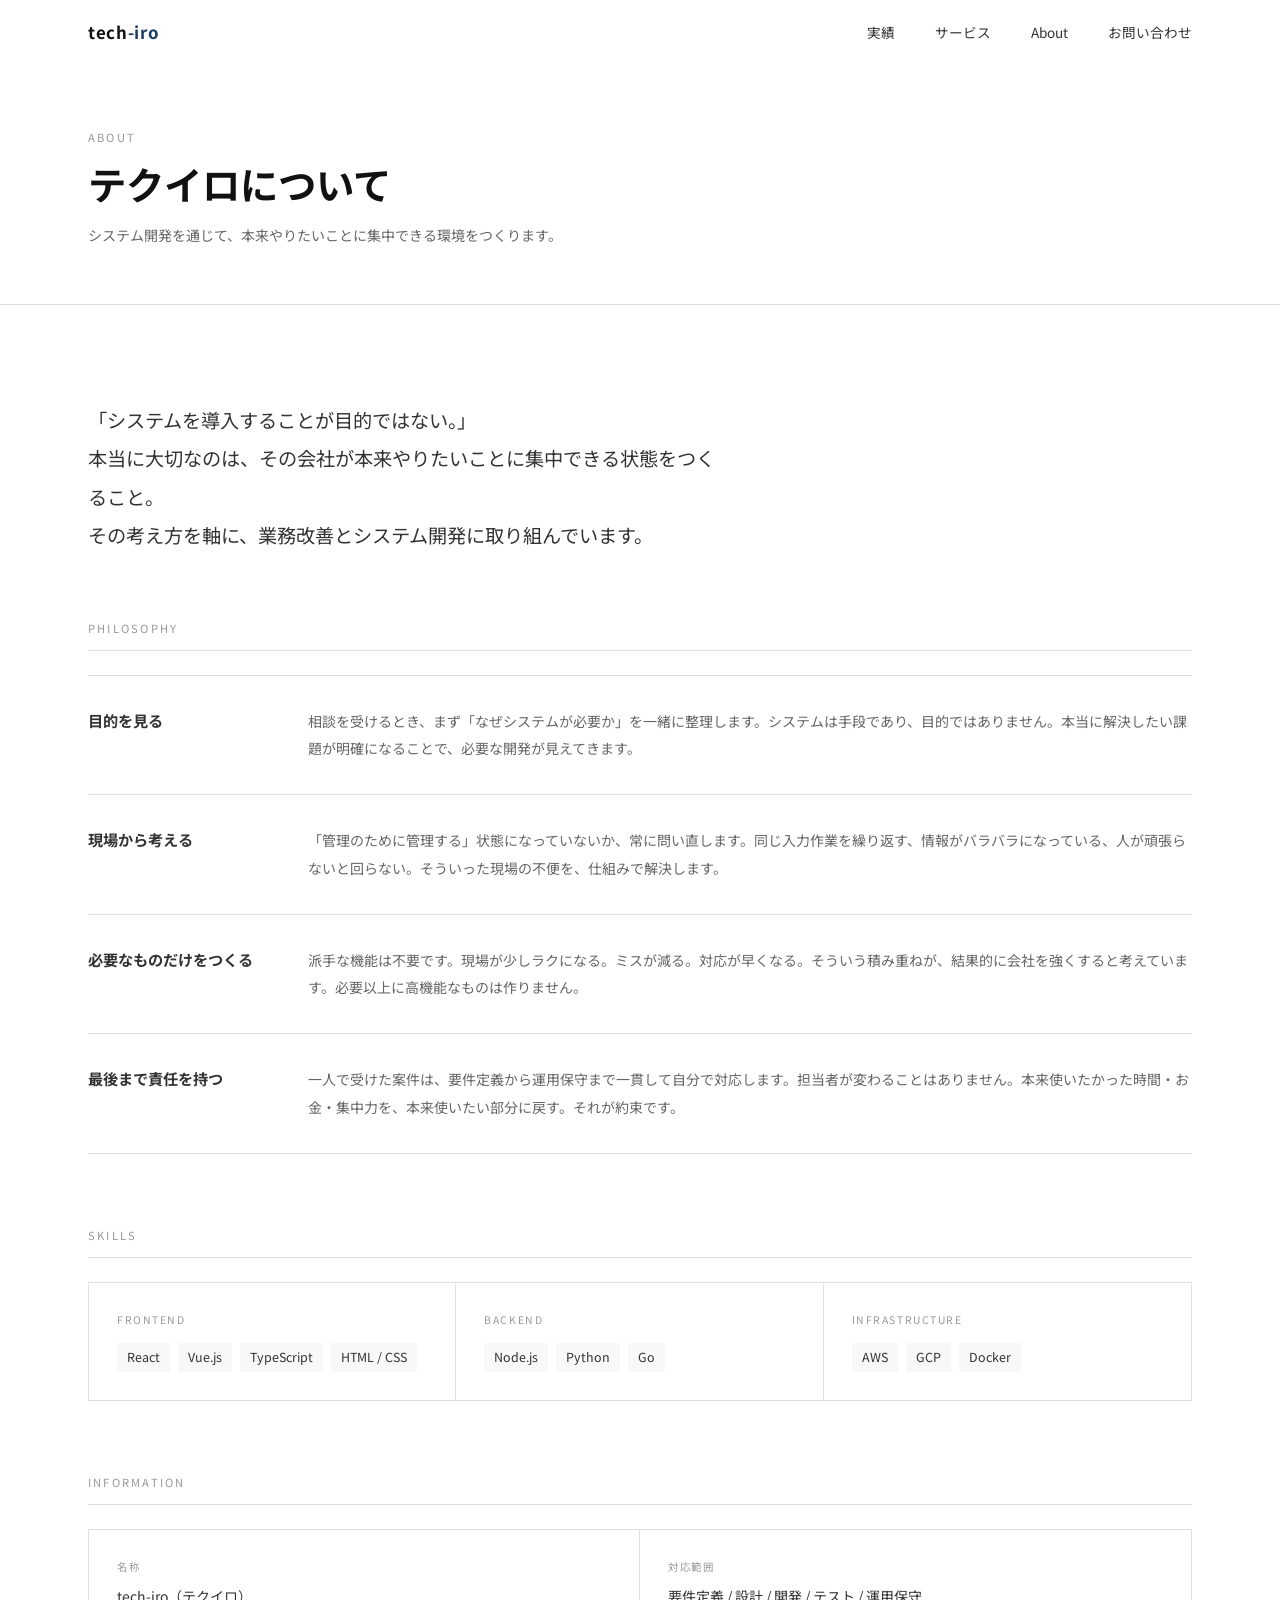
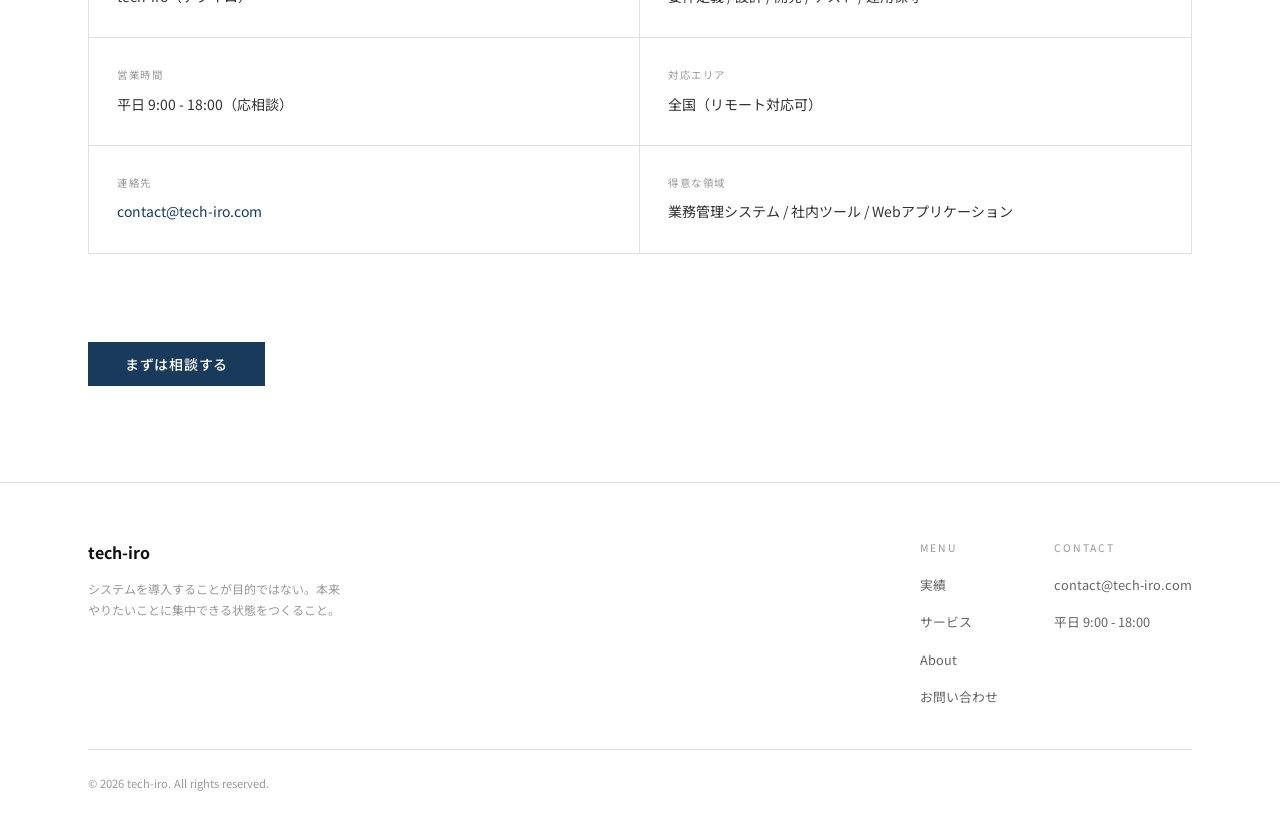
==== about.html @ 2e4494d7 "Add complete tech-iro corporate website 4-page static HTML/CSS/JS site implementing the full design " ====
<!DOCTYPE html>
<html lang="ja">
<head>
  <meta charset="UTF-8">
  <meta name="viewport" content="width=device-width, initial-scale=1.0">
  <title>About | テクイロ</title>
  <meta name="description" content="テクイロについて。システム導入が目的ではない。本来やりたいことに集中できる状態をつくること。そのために必要なものを、必要な形でつくります。">
  <link rel="preconnect" href="https://fonts.googleapis.com">
  <link rel="preconnect" href="https://fonts.gstatic.com" crossorigin>
  <link href="https://fonts.googleapis.com/css2?family=Noto+Sans+JP:wght@400;500;700&display=swap" rel="stylesheet">
  <link rel="stylesheet" href="css/style.css">
</head>
<body>

  <!-- Header -->
  <header class="header" id="header">
    <div class="header-inner">
      <a href="index.html" class="logo">tech<span class="accent">-iro</span></a>
      <nav aria-label="メインメニュー">
        <ul class="nav-list">
          <li><a href="works.html">実績</a></li>
          <li><a href="index.html#services">サービス</a></li>
          <li><a href="about.html">About</a></li>
          <li><a href="contact.html">お問い合わせ</a></li>
        </ul>
      </nav>
      <button class="hamburger" aria-label="メニューを開く" aria-expanded="false">
        <span></span>
        <span></span>
        <span></span>
      </button>
    </div>
  </header>

  <nav class="mobile-nav" aria-label="モバイルメニュー">
    <ul class="mobile-nav-list">
      <li><a href="works.html">実績</a></li>
      <li><a href="index.html#services">サービス</a></li>
      <li><a href="about.html">About</a></li>
      <li><a href="contact.html">お問い合わせ</a></li>
    </ul>
  </nav>

  <main>

    <!-- Page Hero -->
    <div class="page-hero">
      <div class="container">
        <p class="page-hero-label">About</p>
        <h1 class="page-hero-title">テクイロについて</h1>
        <p class="page-hero-sub">システム開発を通じて、本来やりたいことに集中できる環境をつくります。</p>
      </div>
    </div>

    <!-- About Content -->
    <section class="section">
      <div class="container">

        <p class="about-lead">
          「システムを導入することが目的ではない。」<br>
          本当に大切なのは、その会社が本来やりたいことに集中できる状態をつくること。<br>
          その考え方を軸に、業務改善とシステム開発に取り組んでいます。
        </p>

        <!-- Philosophy -->
        <div class="about-block">
          <p class="about-block-title">Philosophy</p>
          <div class="philosophy-list">

            <div class="philosophy-item">
              <p class="philosophy-item-title">目的を見る</p>
              <p class="philosophy-item-desc">
                相談を受けるとき、まず「なぜシステムが必要か」を一緒に整理します。システムは手段であり、目的ではありません。本当に解決したい課題が明確になることで、必要な開発が見えてきます。
              </p>
            </div>

            <div class="philosophy-item">
              <p class="philosophy-item-title">現場から考える</p>
              <p class="philosophy-item-desc">
                「管理のために管理する」状態になっていないか、常に問い直します。同じ入力作業を繰り返す、情報がバラバラになっている、人が頑張らないと回らない。そういった現場の不便を、仕組みで解決します。
              </p>
            </div>

            <div class="philosophy-item">
              <p class="philosophy-item-title">必要なものだけをつくる</p>
              <p class="philosophy-item-desc">
                派手な機能は不要です。現場が少しラクになる。ミスが減る。対応が早くなる。そういう積み重ねが、結果的に会社を強くすると考えています。必要以上に高機能なものは作りません。
              </p>
            </div>

            <div class="philosophy-item">
              <p class="philosophy-item-title">最後まで責任を持つ</p>
              <p class="philosophy-item-desc">
                一人で受けた案件は、要件定義から運用保守まで一貫して自分で対応します。担当者が変わることはありません。本来使いたかった時間・お金・集中力を、本来使いたい部分に戻す。それが約束です。
              </p>
            </div>

          </div>
        </div>

        <!-- Skills -->
        <div class="about-block">
          <p class="about-block-title">Skills</p>
          <div class="skills-grid">

            <div class="skill-item">
              <p class="skill-category">Frontend</p>
              <div class="skill-tags">
                <span class="skill-tag">React</span>
                <span class="skill-tag">Vue.js</span>
                <span class="skill-tag">TypeScript</span>
                <span class="skill-tag">HTML / CSS</span>
              </div>
            </div>

            <div class="skill-item">
              <p class="skill-category">Backend</p>
              <div class="skill-tags">
                <span class="skill-tag">Node.js</span>
                <span class="skill-tag">Python</span>
                <span class="skill-tag">Go</span>
              </div>
            </div>

            <div class="skill-item">
              <p class="skill-category">Infrastructure</p>
              <div class="skill-tags">
                <span class="skill-tag">AWS</span>
                <span class="skill-tag">GCP</span>
                <span class="skill-tag">Docker</span>
              </div>
            </div>

          </div>
        </div>

        <!-- Info -->
        <div class="about-block">
          <p class="about-block-title">Information</p>
          <div class="info-grid">

            <div class="info-item">
              <p class="info-item-label">名称</p>
              <p class="info-item-value">tech-iro（テクイロ）</p>
            </div>

            <div class="info-item">
              <p class="info-item-label">対応範囲</p>
              <p class="info-item-value">要件定義 / 設計 / 開発 / テスト / 運用保守</p>
            </div>

            <div class="info-item">
              <p class="info-item-label">営業時間</p>
              <p class="info-item-value">平日 9:00 - 18:00（応相談）</p>
            </div>

            <div class="info-item">
              <p class="info-item-label">対応エリア</p>
              <p class="info-item-value">全国（リモート対応可）</p>
            </div>

            <div class="info-item">
              <p class="info-item-label">連絡先</p>
              <p class="info-item-value"><a href="mailto:contact@tech-iro.com" style="color: var(--accent);">contact@tech-iro.com</a></p>
            </div>

            <div class="info-item">
              <p class="info-item-label">得意な領域</p>
              <p class="info-item-value">業務管理システム / 社内ツール / Webアプリケーション</p>
            </div>

          </div>
        </div>

        <!-- CTA -->
        <div style="padding-top: 16px;">
          <a href="contact.html" class="btn">まずは相談する</a>
        </div>

      </div>
    </section>

  </main>

  <!-- Footer -->
  <footer class="footer">
    <div class="container">
      <div class="footer-inner">
        <div>
          <p class="footer-logo">tech-iro</p>
          <p class="footer-tagline">システムを導入することが目的ではない。本来やりたいことに集中できる状態をつくること。</p>
        </div>
        <div class="footer-nav">
          <div class="footer-nav-col">
            <p class="footer-nav-col-title">Menu</p>
            <ul class="footer-nav-list">
              <li><a href="works.html">実績</a></li>
              <li><a href="index.html#services">サービス</a></li>
              <li><a href="about.html">About</a></li>
              <li><a href="contact.html">お問い合わせ</a></li>
            </ul>
          </div>
          <div class="footer-nav-col">
            <p class="footer-nav-col-title">Contact</p>
            <ul class="footer-nav-list">
              <li><a href="mailto:contact@tech-iro.com">contact@tech-iro.com</a></li>
              <li><span style="font-size: 0.8rem; color: var(--mid-gray);">平日 9:00 - 18:00</span></li>
            </ul>
          </div>
        </div>
      </div>
      <div class="footer-bottom">
        <p>© 2026 tech-iro. All rights reserved.</p>
      </div>
    </div>
  </footer>

  <script src="js/main.js"></script>
</body>
</html>
---- css/style.css ----
/* ===== VARIABLES ===== */
:root {
  --black: #111111;
  --dark-gray: #333333;
  --mid-gray: #666666;
  --light-gray: #999999;
  --border-color: #e0e0e0;
  --bg-subtle: #f8f8f8;
  --white: #ffffff;
  --accent: #1a3a5c;

  --max-width: 1200px;
  --gutter: 48px;
  --section-y: 96px;
}

/* ===== RESET ===== */
*, *::before, *::after {
  box-sizing: border-box;
  margin: 0;
  padding: 0;
}

html {
  scroll-behavior: smooth;
  font-size: 16px;
}

body {
  font-family: 'Noto Sans JP', 'Hiragino Sans', 'Yu Gothic', 'Meiryo', sans-serif;
  color: var(--black);
  background: var(--white);
  line-height: 1.7;
  -webkit-font-smoothing: antialiased;
}

img {
  max-width: 100%;
  height: auto;
  display: block;
}

a {
  color: inherit;
  text-decoration: none;
}

ul { list-style: none; }

/* ===== UTILITIES ===== */
.container {
  max-width: var(--max-width);
  margin: 0 auto;
  padding: 0 var(--gutter);
}

.section {
  padding: var(--section-y) 0;
}

.section-label {
  font-size: 0.7rem;
  letter-spacing: 0.2em;
  text-transform: uppercase;
  color: var(--light-gray);
  margin-bottom: 8px;
}

.section-title {
  font-size: 1.75rem;
  font-weight: 700;
  color: var(--dark-gray);
  margin-bottom: 40px;
  line-height: 1.4;
}

.divider {
  width: 36px;
  height: 2px;
  background: var(--accent);
  margin-bottom: 48px;
}

/* ===== BUTTON ===== */
.btn {
  display: inline-block;
  padding: 14px 36px;
  border: 1.5px solid var(--accent);
  background: var(--accent);
  color: var(--white);
  font-family: inherit;
  font-size: 0.875rem;
  font-weight: 500;
  letter-spacing: 0.05em;
  cursor: pointer;
  transition: background 0.22s, color 0.22s;
  line-height: 1;
}

.btn:hover {
  background: transparent;
  color: var(--accent);
}

.btn-outline {
  background: transparent;
  color: var(--accent);
}

.btn-outline:hover {
  background: var(--accent);
  color: var(--white);
}

/* ===== HEADER ===== */
.header {
  position: fixed;
  top: 0;
  left: 0;
  right: 0;
  z-index: 100;
  background: rgba(255, 255, 255, 0.97);
  border-bottom: 1px solid transparent;
  transition: border-color 0.3s;
}

.header.scrolled {
  border-bottom-color: var(--border-color);
}

.header-inner {
  display: flex;
  align-items: center;
  justify-content: space-between;
  height: 64px;
  max-width: var(--max-width);
  margin: 0 auto;
  padding: 0 var(--gutter);
}

.logo {
  font-size: 1.05rem;
  font-weight: 700;
  letter-spacing: 0.04em;
  color: var(--black);
}

.logo .accent { color: var(--accent); }

.nav-list {
  display: flex;
  gap: 40px;
}

.nav-list a {
  font-size: 0.85rem;
  color: var(--dark-gray);
  transition: color 0.2s;
}

.nav-list a:hover { color: var(--accent); }

.hamburger {
  display: none;
  flex-direction: column;
  gap: 5px;
  cursor: pointer;
  padding: 4px;
  background: none;
  border: none;
}

.hamburger span {
  display: block;
  width: 22px;
  height: 2px;
  background: var(--black);
  transition: all 0.25s;
}

/* ===== MOBILE NAV ===== */
.mobile-nav {
  display: none;
  position: fixed;
  top: 64px;
  left: 0;
  right: 0;
  background: var(--white);
  border-bottom: 1px solid var(--border-color);
  padding: 24px var(--gutter);
  z-index: 99;
}

.mobile-nav.open { display: block; }

.mobile-nav-list {
  display: flex;
  flex-direction: column;
  gap: 20px;
}

.mobile-nav-list a {
  font-size: 0.95rem;
  color: var(--dark-gray);
}

/* ===== HERO ===== */
.hero {
  min-height: 65vh;
  display: flex;
  align-items: center;
  padding-top: 64px;
  background: var(--white);
}

.hero-inner {
  max-width: var(--max-width);
  margin: 0 auto;
  padding: 80px var(--gutter);
}

.hero-eyebrow {
  font-size: 0.7rem;
  letter-spacing: 0.25em;
  text-transform: uppercase;
  color: var(--light-gray);
  margin-bottom: 28px;
}

.hero-title {
  font-size: clamp(1.8rem, 4vw, 3.2rem);
  font-weight: 700;
  color: var(--black);
  line-height: 1.45;
  margin-bottom: 24px;
  max-width: 720px;
}

.hero-subtitle {
  font-size: clamp(0.95rem, 1.8vw, 1.15rem);
  color: var(--dark-gray);
  line-height: 1.9;
  max-width: 580px;
  margin-bottom: 48px;
}

/* ===== WORKS PREVIEW ===== */
.works-grid {
  display: grid;
  grid-template-columns: repeat(2, 1fr);
  gap: 20px;
  margin-bottom: 40px;
}

.work-card {
  border: 1px solid var(--border-color);
  padding: 28px;
  background: var(--white);
  transition: box-shadow 0.22s;
}

.work-card:hover {
  box-shadow: 0 4px 24px rgba(0, 0, 0, 0.07);
}

.work-card-title {
  font-size: 0.95rem;
  font-weight: 700;
  color: var(--dark-gray);
  margin-bottom: 18px;
  line-height: 1.6;
}

.work-card-label {
  font-size: 0.65rem;
  letter-spacing: 0.12em;
  text-transform: uppercase;
  color: var(--light-gray);
  margin-bottom: 8px;
}

.work-card-list {
  font-size: 0.82rem;
  color: var(--mid-gray);
  line-height: 1.8;
  display: flex;
  flex-direction: column;
  gap: 2px;
}

.work-card-list li::before {
  content: "• ";
  color: var(--border-color);
}

.work-card-results {
  margin-top: 16px;
  padding-top: 16px;
  border-top: 1px solid var(--bg-subtle);
}

.work-card-result-list {
  font-size: 0.82rem;
  color: var(--dark-gray);
  line-height: 1.8;
  display: flex;
  flex-direction: column;
  gap: 2px;
}

.work-card-result-list li::before {
  content: "✓ ";
  color: var(--accent);
  font-weight: 700;
}

.works-cta {
  text-align: center;
  padding-top: 8px;
}

/* ===== SERVICES ===== */
.services-list {
  display: flex;
  flex-direction: column;
}

.service-item {
  padding: 40px 0;
  border-bottom: 1px solid var(--border-color);
}

.service-item:first-child {
  border-top: 1px solid var(--border-color);
}

.service-title {
  font-size: 1rem;
  font-weight: 700;
  color: var(--dark-gray);
  margin-bottom: 12px;
}

.service-desc {
  font-size: 0.875rem;
  color: var(--mid-gray);
  line-height: 1.95;
  max-width: 640px;
}

/* ===== STRENGTHS ===== */
.strengths-grid {
  display: grid;
  grid-template-columns: 1fr 1fr;
  border: 1px solid var(--border-color);
}

.strength-item {
  padding: 40px;
  border-right: 1px solid var(--border-color);
  border-bottom: 1px solid var(--border-color);
}

.strength-item:nth-child(2n) { border-right: none; }
.strength-item:nth-child(3),
.strength-item:nth-child(4) { border-bottom: none; }

.strength-title {
  font-size: 1rem;
  font-weight: 700;
  color: var(--dark-gray);
  margin-bottom: 12px;
}

.strength-desc {
  font-size: 0.875rem;
  color: var(--mid-gray);
  line-height: 1.95;
}

/* ===== PROFILE ===== */
.profile-section {
  background: var(--bg-subtle);
}

.profile-inner {
  display: grid;
  grid-template-columns: 220px 1fr;
  gap: 80px;
  align-items: start;
}

.profile-name {
  font-size: 1.1rem;
  font-weight: 700;
  color: var(--dark-gray);
  margin-top: 8px;
  margin-bottom: 4px;
}

.profile-role {
  font-size: 0.75rem;
  color: var(--light-gray);
  letter-spacing: 0.05em;
}

.profile-row {
  display: flex;
  gap: 32px;
  align-items: flex-start;
  margin-bottom: 24px;
}

.profile-row-label {
  font-size: 0.72rem;
  color: var(--light-gray);
  letter-spacing: 0.1em;
  text-transform: uppercase;
  white-space: nowrap;
  padding-top: 2px;
  min-width: 72px;
}

.profile-row-value {
  font-size: 0.875rem;
  color: var(--dark-gray);
  line-height: 1.85;
}

/* ===== FOOTER ===== */
.footer {
  background: var(--white);
  border-top: 1px solid var(--border-color);
  padding: 56px 0 40px;
}

.footer-inner {
  display: flex;
  justify-content: space-between;
  align-items: flex-start;
  gap: 48px;
  margin-bottom: 40px;
}

.footer-logo {
  font-size: 1rem;
  font-weight: 700;
  color: var(--black);
  margin-bottom: 12px;
}

.footer-tagline {
  font-size: 0.75rem;
  color: var(--light-gray);
  max-width: 260px;
  line-height: 1.8;
}

.footer-nav {
  display: flex;
  gap: 56px;
}

.footer-nav-col-title {
  font-size: 0.65rem;
  letter-spacing: 0.18em;
  text-transform: uppercase;
  color: var(--light-gray);
  margin-bottom: 14px;
}

.footer-nav-list {
  display: flex;
  flex-direction: column;
  gap: 10px;
}

.footer-nav-list a {
  font-size: 0.8rem;
  color: var(--mid-gray);
  transition: color 0.2s;
}

.footer-nav-list a:hover { color: var(--accent); }

.footer-bottom {
  padding-top: 24px;
  border-top: 1px solid var(--border-color);
  font-size: 0.7rem;
  color: var(--light-gray);
}

/* ===== PAGE HERO (inner pages) ===== */
.page-hero {
  padding: 128px 0 56px;
  background: var(--white);
  border-bottom: 1px solid var(--border-color);
}

.page-hero-label {
  font-size: 0.7rem;
  letter-spacing: 0.2em;
  text-transform: uppercase;
  color: var(--light-gray);
  margin-bottom: 10px;
}

.page-hero-title {
  font-size: clamp(1.6rem, 3vw, 2.4rem);
  font-weight: 700;
  color: var(--black);
  margin-bottom: 12px;
  line-height: 1.4;
}

.page-hero-sub {
  font-size: 0.875rem;
  color: var(--mid-gray);
  line-height: 1.8;
}

/* ===== WORKS PAGE ===== */
.works-full-grid {
  display: grid;
  grid-template-columns: 1fr 1fr;
  gap: 20px;
}

.work-full-card {
  border: 1px solid var(--border-color);
  padding: 36px;
  background: var(--white);
  transition: box-shadow 0.22s;
}

.work-full-card:hover {
  box-shadow: 0 4px 24px rgba(0, 0, 0, 0.07);
}

.work-full-title {
  font-size: 1.05rem;
  font-weight: 700;
  color: var(--dark-gray);
  padding-bottom: 18px;
  margin-bottom: 20px;
  border-bottom: 1px solid var(--border-color);
  line-height: 1.5;
}

.work-section-label {
  font-size: 0.65rem;
  letter-spacing: 0.12em;
  text-transform: uppercase;
  color: var(--light-gray);
  margin-bottom: 10px;
  margin-top: 20px;
}

.work-section-label:first-child { margin-top: 0; }

.work-bullet-list {
  font-size: 0.82rem;
  color: var(--mid-gray);
  line-height: 1.85;
  display: flex;
  flex-direction: column;
  gap: 2px;
}

.work-bullet-list li {
  padding-left: 14px;
  position: relative;
}

.work-bullet-list li::before {
  content: "•";
  position: absolute;
  left: 0;
  color: var(--border-color);
}

.work-result-list {
  font-size: 0.82rem;
  color: var(--dark-gray);
  line-height: 1.85;
  display: flex;
  flex-direction: column;
  gap: 2px;
}

.work-result-list li {
  padding-left: 20px;
  position: relative;
}

.work-result-list li::before {
  content: "✓";
  position: absolute;
  left: 0;
  color: var(--accent);
  font-weight: 700;
}

/* ===== ABOUT PAGE ===== */
.about-lead {
  font-size: clamp(1rem, 1.8vw, 1.2rem);
  color: var(--dark-gray);
  line-height: 2;
  max-width: 640px;
  margin-bottom: 64px;
}

.about-block {
  margin-bottom: 72px;
}

.about-block-title {
  font-size: 0.7rem;
  letter-spacing: 0.2em;
  text-transform: uppercase;
  color: var(--light-gray);
  margin-bottom: 24px;
  padding-bottom: 12px;
  border-bottom: 1px solid var(--border-color);
}

.philosophy-list {
  display: flex;
  flex-direction: column;
  gap: 0;
}

.philosophy-item {
  padding: 32px 0;
  border-bottom: 1px solid var(--border-color);
  display: grid;
  grid-template-columns: 180px 1fr;
  gap: 40px;
}

.philosophy-item:first-child {
  border-top: 1px solid var(--border-color);
}

.philosophy-item-title {
  font-size: 0.95rem;
  font-weight: 700;
  color: var(--dark-gray);
}

.philosophy-item-desc {
  font-size: 0.875rem;
  color: var(--mid-gray);
  line-height: 1.95;
}

.skills-grid {
  display: grid;
  grid-template-columns: repeat(3, 1fr);
  border: 1px solid var(--border-color);
}

.skill-item {
  padding: 28px;
  border-right: 1px solid var(--border-color);
}

.skill-item:last-child { border-right: none; }

.skill-category {
  font-size: 0.65rem;
  letter-spacing: 0.15em;
  text-transform: uppercase;
  color: var(--light-gray);
  margin-bottom: 14px;
}

.skill-tags {
  display: flex;
  flex-wrap: wrap;
  gap: 8px;
}

.skill-tag {
  font-size: 0.78rem;
  color: var(--dark-gray);
  background: var(--bg-subtle);
  padding: 4px 10px;
}

.info-grid {
  display: grid;
  grid-template-columns: repeat(2, 1fr);
  border: 1px solid var(--border-color);
}

.info-item {
  padding: 28px;
  border-right: 1px solid var(--border-color);
  border-bottom: 1px solid var(--border-color);
}

.info-item:nth-child(2n) { border-right: none; }

.info-item:nth-last-child(-n+2) { border-bottom: none; }

.info-item-label {
  font-size: 0.65rem;
  letter-spacing: 0.15em;
  text-transform: uppercase;
  color: var(--light-gray);
  margin-bottom: 8px;
}

.info-item-value {
  font-size: 0.875rem;
  color: var(--dark-gray);
  line-height: 1.8;
}

/* ===== CONTACT PAGE ===== */
.contact-layout {
  display: grid;
  grid-template-columns: 1fr 320px;
  gap: 80px;
  align-items: start;
}

.contact-intro {
  margin-bottom: 48px;
}

.contact-intro-title {
  font-size: 1.3rem;
  font-weight: 700;
  color: var(--dark-gray);
  margin-bottom: 14px;
  line-height: 1.5;
}

.contact-intro-text {
  font-size: 0.875rem;
  color: var(--mid-gray);
  line-height: 1.95;
}

.form-group {
  margin-bottom: 28px;
}

.form-label {
  display: block;
  font-size: 0.78rem;
  color: var(--dark-gray);
  font-weight: 500;
  margin-bottom: 8px;
}

.form-label .required {
  color: var(--accent);
  font-size: 0.7rem;
  margin-left: 4px;
}

.form-input,
.form-textarea,
.form-select {
  width: 100%;
  padding: 12px 14px;
  border: 1px solid var(--border-color);
  background: var(--white);
  font-family: inherit;
  font-size: 0.875rem;
  color: var(--black);
  outline: none;
  transition: border-color 0.2s;
  border-radius: 0;
  -webkit-appearance: none;
  appearance: none;
}

.form-input:focus,
.form-textarea:focus,
.form-select:focus {
  border-color: var(--accent);
}

.form-textarea {
  min-height: 180px;
  resize: vertical;
  line-height: 1.7;
}

.form-submit {
  width: 100%;
  padding: 16px;
  font-size: 0.9rem;
  cursor: pointer;
}

.contact-sidebar {}

.contact-sidebar-title {
  font-size: 0.65rem;
  letter-spacing: 0.18em;
  text-transform: uppercase;
  color: var(--light-gray);
  margin-bottom: 20px;
  padding-bottom: 12px;
  border-bottom: 1px solid var(--border-color);
}

.contact-info-item {
  margin-bottom: 28px;
}

.contact-info-label {
  font-size: 0.72rem;
  color: var(--light-gray);
  margin-bottom: 4px;
  letter-spacing: 0.05em;
}

.contact-info-value {
  font-size: 0.875rem;
  color: var(--dark-gray);
  line-height: 1.7;
}

.contact-note {
  font-size: 0.78rem;
  color: var(--light-gray);
  line-height: 1.8;
  padding: 16px;
  background: var(--bg-subtle);
  margin-top: 24px;
}

/* ===== RESPONSIVE ===== */
@media (max-width: 1024px) {
  :root {
    --gutter: 32px;
    --section-y: 72px;
  }

  .profile-inner {
    grid-template-columns: 1fr;
    gap: 32px;
  }

  .footer-inner {
    flex-direction: column;
    gap: 32px;
  }

  .contact-layout {
    grid-template-columns: 1fr;
    gap: 48px;
  }

  .philosophy-item {
    grid-template-columns: 1fr;
    gap: 12px;
  }
}

@media (max-width: 768px) {
  :root {
    --gutter: 20px;
    --section-y: 56px;
  }

  .nav-list { display: none; }
  .hamburger { display: flex; }

  .hero { min-height: 58vh; }

  .works-grid {
    grid-template-columns: 1fr;
  }

  .strengths-grid {
    grid-template-columns: 1fr;
    border: none;
  }

  .strength-item {
    border: none;
    border-bottom: 1px solid var(--border-color);
    padding: 28px 0;
  }

  .strength-item:first-child {
    border-top: 1px solid var(--border-color);
  }

  .strength-item:nth-child(3),
  .strength-item:nth-child(4) {
    border-bottom: 1px solid var(--border-color);
  }

  .strength-item:last-child { border-bottom: none; }

  .works-full-grid {
    grid-template-columns: 1fr;
  }

  .skills-grid {
    grid-template-columns: 1fr;
  }

  .skill-item {
    border-right: none;
    border-bottom: 1px solid var(--border-color);
  }

  .skill-item:last-child { border-bottom: none; }

  .info-grid {
    grid-template-columns: 1fr;
  }

  .info-item {
    border-right: none;
    border-bottom: 1px solid var(--border-color);
  }

  .info-item:last-child { border-bottom: none; }

  .footer-nav {
    flex-wrap: wrap;
    gap: 32px;
  }

  .section-title {
    font-size: 1.4rem;
    margin-bottom: 28px;
  }
}
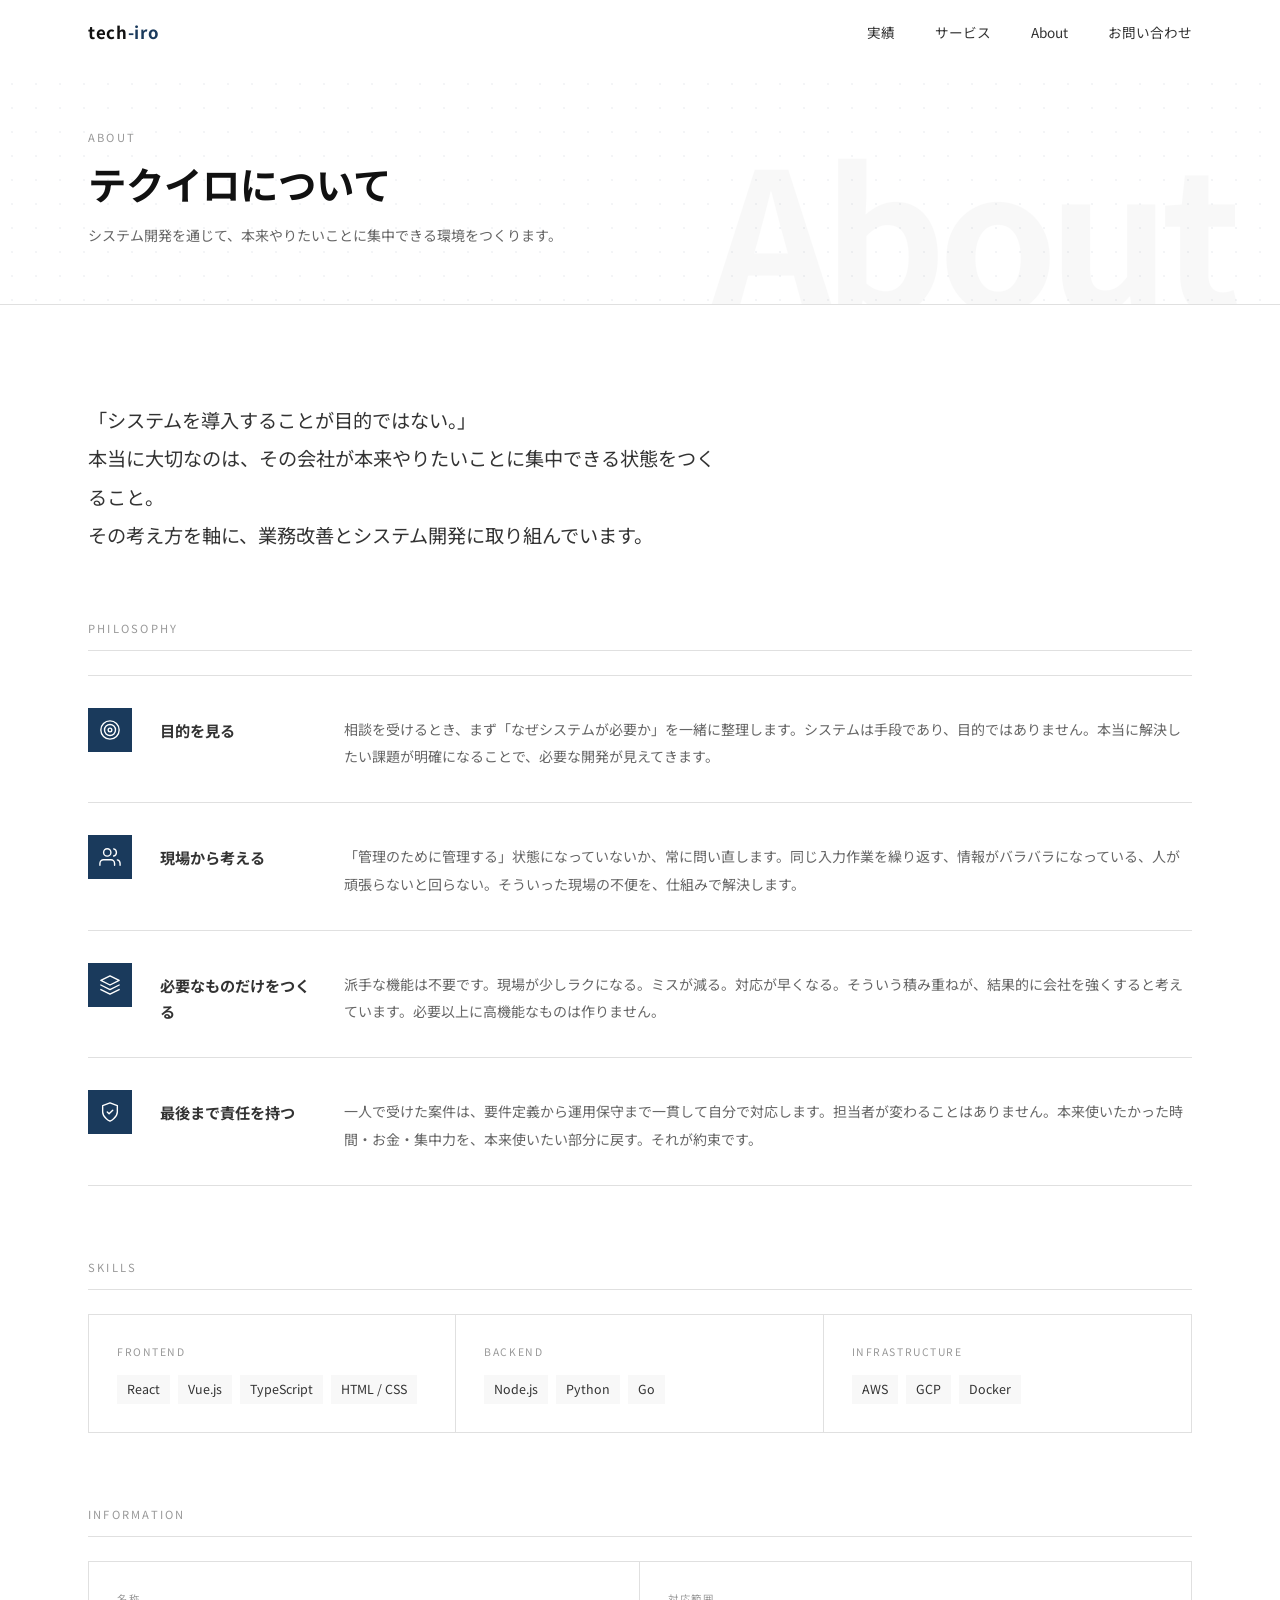
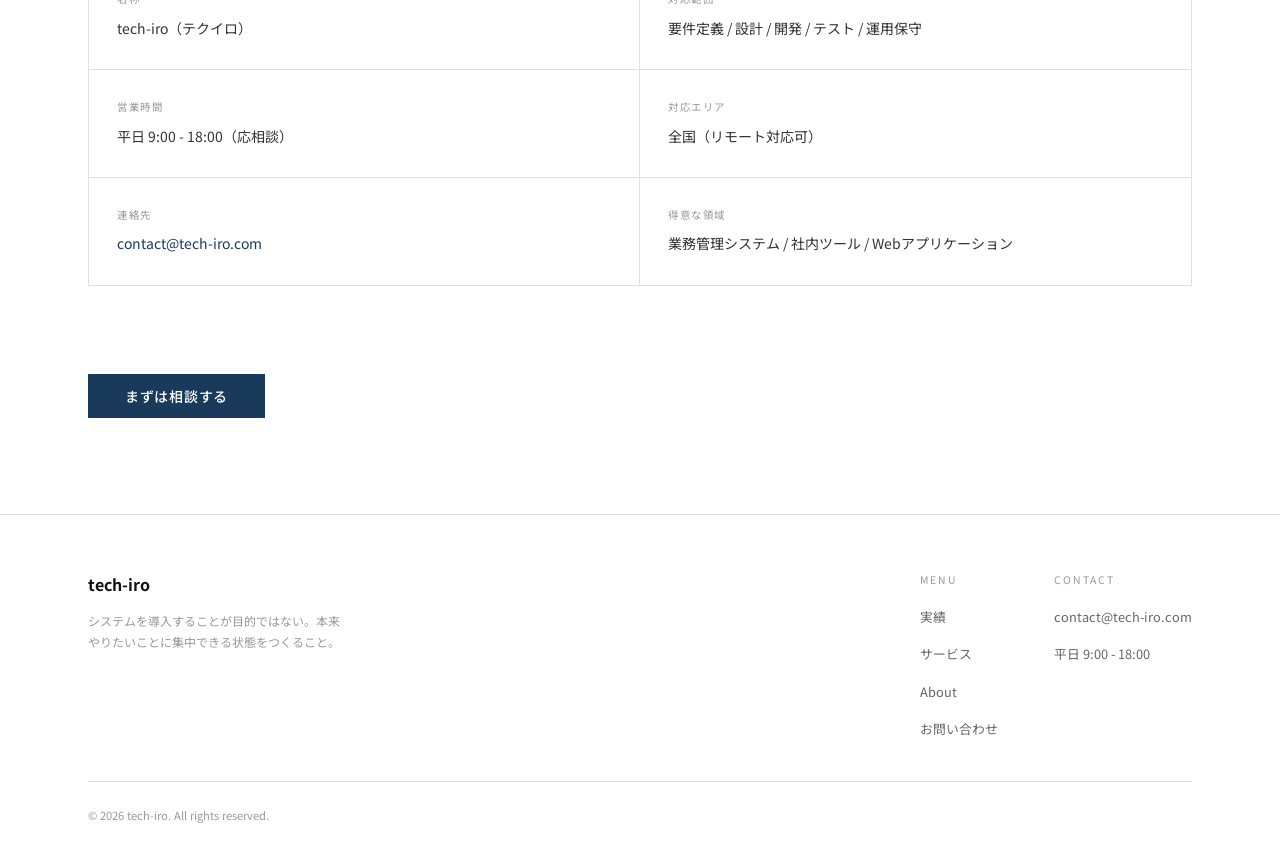
==== commit 8b20c0b8: "Add SVG illustrations, icons, and visual enhancements across all pages - Hero section: two-column gr" ====
--- a/about.html
+++ b/about.html
@@ -50,6 +50,7 @@
         <h1 class="page-hero-title">テクイロについて</h1>
         <p class="page-hero-sub">システム開発を通じて、本来やりたいことに集中できる環境をつくります。</p>
       </div>
+      <span class="page-hero-deco">About</span>
     </div>
 
     <!-- About Content -->
@@ -68,6 +69,13 @@
           <div class="philosophy-list">
 
             <div class="philosophy-item">
+              <div class="philosophy-icon-wrap">
+                <svg viewBox="0 0 24 24" fill="none" stroke="currentColor" stroke-width="1.5" stroke-linecap="round" stroke-linejoin="round">
+                  <circle cx="12" cy="12" r="10"/>
+                  <circle cx="12" cy="12" r="6"/>
+                  <circle cx="12" cy="12" r="2"/>
+                </svg>
+              </div>
               <p class="philosophy-item-title">目的を見る</p>
               <p class="philosophy-item-desc">
                 相談を受けるとき、まず「なぜシステムが必要か」を一緒に整理します。システムは手段であり、目的ではありません。本当に解決したい課題が明確になることで、必要な開発が見えてきます。
@@ -75,6 +83,14 @@
             </div>
 
             <div class="philosophy-item">
+              <div class="philosophy-icon-wrap">
+                <svg viewBox="0 0 24 24" fill="none" stroke="currentColor" stroke-width="1.5" stroke-linecap="round" stroke-linejoin="round">
+                  <path d="M17 21v-2a4 4 0 0 0-4-4H5a4 4 0 0 0-4 4v2"/>
+                  <circle cx="9" cy="7" r="4"/>
+                  <path d="M23 21v-2a4 4 0 0 0-3-3.87"/>
+                  <path d="M16 3.13a4 4 0 0 1 0 7.75"/>
+                </svg>
+              </div>
               <p class="philosophy-item-title">現場から考える</p>
               <p class="philosophy-item-desc">
                 「管理のために管理する」状態になっていないか、常に問い直します。同じ入力作業を繰り返す、情報がバラバラになっている、人が頑張らないと回らない。そういった現場の不便を、仕組みで解決します。
@@ -82,6 +98,13 @@
             </div>
 
             <div class="philosophy-item">
+              <div class="philosophy-icon-wrap">
+                <svg viewBox="0 0 24 24" fill="none" stroke="currentColor" stroke-width="1.5" stroke-linecap="round" stroke-linejoin="round">
+                  <polygon points="12 2 2 7 12 12 22 7 12 2"/>
+                  <polyline points="2 17 12 22 22 17"/>
+                  <polyline points="2 12 12 17 22 12"/>
+                </svg>
+              </div>
               <p class="philosophy-item-title">必要なものだけをつくる</p>
               <p class="philosophy-item-desc">
                 派手な機能は不要です。現場が少しラクになる。ミスが減る。対応が早くなる。そういう積み重ねが、結果的に会社を強くすると考えています。必要以上に高機能なものは作りません。
@@ -89,6 +112,12 @@
             </div>
 
             <div class="philosophy-item">
+              <div class="philosophy-icon-wrap">
+                <svg viewBox="0 0 24 24" fill="none" stroke="currentColor" stroke-width="1.5" stroke-linecap="round" stroke-linejoin="round">
+                  <path d="M12 22s8-4 8-10V5l-8-3-8 3v7c0 6 8 10 8 10z"/>
+                  <polyline points="9 12 11 14 15 10"/>
+                </svg>
+              </div>
               <p class="philosophy-item-title">最後まで責任を持つ</p>
               <p class="philosophy-item-desc">
                 一人で受けた案件は、要件定義から運用保守まで一貫して自分で対応します。担当者が変わることはありません。本来使いたかった時間・お金・集中力を、本来使いたい部分に戻す。それが約束です。
--- a/css/style.css
+++ b/css/style.css
@@ -8,6 +8,7 @@
   --bg-subtle: #f8f8f8;
   --white: #ffffff;
   --accent: #1a3a5c;
+  --accent-light: #e8f0f8;
 
   --max-width: 1200px;
   --gutter: 48px;
@@ -34,17 +35,8 @@
   -webkit-font-smoothing: antialiased;
 }
 
-img {
-  max-width: 100%;
-  height: auto;
-  display: block;
-}
-
-a {
-  color: inherit;
-  text-decoration: none;
-}
-
+img { max-width: 100%; height: auto; display: block; }
+a { color: inherit; text-decoration: none; }
 ul { list-style: none; }
 
 /* ===== UTILITIES ===== */
@@ -54,9 +46,7 @@
   padding: 0 var(--gutter);
 }
 
-.section {
-  padding: var(--section-y) 0;
-}
+.section { padding: var(--section-y) 0; }
 
 .section-label {
   font-size: 0.7rem;
@@ -97,36 +87,21 @@
   line-height: 1;
 }
 
-.btn:hover {
-  background: transparent;
-  color: var(--accent);
-}
-
-.btn-outline {
-  background: transparent;
-  color: var(--accent);
-}
-
-.btn-outline:hover {
-  background: var(--accent);
-  color: var(--white);
-}
+.btn:hover { background: transparent; color: var(--accent); }
+.btn-outline { background: transparent; color: var(--accent); }
+.btn-outline:hover { background: var(--accent); color: var(--white); }
 
 /* ===== HEADER ===== */
 .header {
   position: fixed;
-  top: 0;
-  left: 0;
-  right: 0;
+  top: 0; left: 0; right: 0;
   z-index: 100;
   background: rgba(255, 255, 255, 0.97);
   border-bottom: 1px solid transparent;
   transition: border-color 0.3s;
 }
 
-.header.scrolled {
-  border-bottom-color: var(--border-color);
-}
+.header.scrolled { border-bottom-color: var(--border-color); }
 
 .header-inner {
   display: flex;
@@ -138,26 +113,11 @@
   padding: 0 var(--gutter);
 }
 
-.logo {
-  font-size: 1.05rem;
-  font-weight: 700;
-  letter-spacing: 0.04em;
-  color: var(--black);
-}
-
+.logo { font-size: 1.05rem; font-weight: 700; letter-spacing: 0.04em; color: var(--black); }
 .logo .accent { color: var(--accent); }
 
-.nav-list {
-  display: flex;
-  gap: 40px;
-}
-
-.nav-list a {
-  font-size: 0.85rem;
-  color: var(--dark-gray);
-  transition: color 0.2s;
-}
-
+.nav-list { display: flex; gap: 40px; }
+.nav-list a { font-size: 0.85rem; color: var(--dark-gray); transition: color 0.2s; }
 .nav-list a:hover { color: var(--accent); }
 
 .hamburger {
@@ -170,21 +130,13 @@
   border: none;
 }
 
-.hamburger span {
-  display: block;
-  width: 22px;
-  height: 2px;
-  background: var(--black);
-  transition: all 0.25s;
-}
+.hamburger span { display: block; width: 22px; height: 2px; background: var(--black); transition: all 0.25s; }
 
 /* ===== MOBILE NAV ===== */
 .mobile-nav {
   display: none;
   position: fixed;
-  top: 64px;
-  left: 0;
-  right: 0;
+  top: 64px; left: 0; right: 0;
   background: var(--white);
   border-bottom: 1px solid var(--border-color);
   padding: 24px var(--gutter);
@@ -192,17 +144,8 @@
 }
 
 .mobile-nav.open { display: block; }
-
-.mobile-nav-list {
-  display: flex;
-  flex-direction: column;
-  gap: 20px;
-}
-
-.mobile-nav-list a {
-  font-size: 0.95rem;
-  color: var(--dark-gray);
-}
+.mobile-nav-list { display: flex; flex-direction: column; gap: 20px; }
+.mobile-nav-list a { font-size: 0.95rem; color: var(--dark-gray); }
 
 /* ===== HERO ===== */
 .hero {
@@ -211,13 +154,43 @@
   align-items: center;
   padding-top: 64px;
   background: var(--white);
+  position: relative;
+  overflow: hidden;
+}
+
+/* Subtle dot-grid background */
+.hero::before {
+  content: '';
+  position: absolute;
+  inset: 0;
+  background-image: radial-gradient(circle, rgba(26, 58, 92, 0.055) 1px, transparent 1px);
+  background-size: 28px 28px;
+  pointer-events: none;
+}
+
+/* Soft gradient overlay */
+.hero::after {
+  content: '';
+  position: absolute;
+  inset: 0;
+  background: linear-gradient(105deg, rgba(255,255,255,0.98) 55%, rgba(232,240,248,0.5) 100%);
+  pointer-events: none;
 }
 
 .hero-inner {
+  position: relative;
+  z-index: 1;
   max-width: var(--max-width);
   margin: 0 auto;
   padding: 80px var(--gutter);
-}
+  display: grid;
+  grid-template-columns: 1fr 1fr;
+  gap: 64px;
+  align-items: center;
+  width: 100%;
+}
+
+.hero-content {}
 
 .hero-eyebrow {
   font-size: 0.7rem;
@@ -233,15 +206,76 @@
   color: var(--black);
   line-height: 1.45;
   margin-bottom: 24px;
-  max-width: 720px;
+  max-width: 600px;
 }
 
 .hero-subtitle {
-  font-size: clamp(0.95rem, 1.8vw, 1.15rem);
+  font-size: clamp(0.95rem, 1.8vw, 1.1rem);
   color: var(--dark-gray);
   line-height: 1.9;
-  max-width: 580px;
+  max-width: 520px;
   margin-bottom: 48px;
+}
+
+/* Hero illustration */
+.hero-visual {
+  display: flex;
+  justify-content: center;
+  align-items: center;
+}
+
+.hero-illustration {
+  width: 100%;
+  max-width: 520px;
+  height: auto;
+  filter: drop-shadow(0 8px 32px rgba(26, 58, 92, 0.10));
+}
+
+/* ===== STATS SECTION ===== */
+.stats-section {
+  background: var(--accent);
+  padding: 56px 0;
+}
+
+.stats-grid {
+  display: grid;
+  grid-template-columns: repeat(3, 1fr);
+}
+
+.stat-item {
+  padding: 0 48px;
+  border-right: 1px solid rgba(255, 255, 255, 0.15);
+  text-align: center;
+}
+
+.stat-item:last-child { border-right: none; }
+
+.stat-value {
+  display: flex;
+  align-items: baseline;
+  justify-content: center;
+  gap: 4px;
+  margin-bottom: 10px;
+}
+
+.stat-number {
+  font-size: 3rem;
+  font-weight: 700;
+  color: var(--white);
+  line-height: 1;
+  letter-spacing: -0.02em;
+}
+
+.stat-unit {
+  font-size: 1.1rem;
+  font-weight: 700;
+  color: rgba(255, 255, 255, 0.75);
+}
+
+.stat-label {
+  font-size: 0.78rem;
+  color: rgba(255, 255, 255, 0.65);
+  line-height: 1.6;
 }
 
 /* ===== WORKS PREVIEW ===== */
@@ -256,97 +290,88 @@
   border: 1px solid var(--border-color);
   padding: 28px;
   background: var(--white);
-  transition: box-shadow 0.22s;
+  transition: box-shadow 0.22s, transform 0.22s;
+  position: relative;
+}
+
+.work-card::before {
+  content: '';
+  position: absolute;
+  top: 0; left: 0;
+  width: 3px;
+  height: 0;
+  background: var(--accent);
+  transition: height 0.3s;
 }
 
 .work-card:hover {
-  box-shadow: 0 4px 24px rgba(0, 0, 0, 0.07);
-}
-
-.work-card-title {
-  font-size: 0.95rem;
-  font-weight: 700;
-  color: var(--dark-gray);
-  margin-bottom: 18px;
-  line-height: 1.6;
-}
-
-.work-card-label {
-  font-size: 0.65rem;
-  letter-spacing: 0.12em;
-  text-transform: uppercase;
-  color: var(--light-gray);
+  box-shadow: 0 8px 32px rgba(26, 58, 92, 0.1);
+  transform: translateY(-2px);
+}
+
+.work-card:hover::before { height: 100%; }
+
+.work-card-num {
+  font-size: 0.62rem;
+  letter-spacing: 0.18em;
+  color: var(--accent);
+  opacity: 0.5;
+  display: block;
   margin-bottom: 8px;
 }
 
-.work-card-list {
-  font-size: 0.82rem;
-  color: var(--mid-gray);
-  line-height: 1.8;
-  display: flex;
-  flex-direction: column;
-  gap: 2px;
-}
-
-.work-card-list li::before {
-  content: "• ";
-  color: var(--border-color);
-}
-
-.work-card-results {
-  margin-top: 16px;
-  padding-top: 16px;
-  border-top: 1px solid var(--bg-subtle);
-}
-
-.work-card-result-list {
-  font-size: 0.82rem;
-  color: var(--dark-gray);
-  line-height: 1.8;
-  display: flex;
-  flex-direction: column;
-  gap: 2px;
-}
-
-.work-card-result-list li::before {
-  content: "✓ ";
-  color: var(--accent);
-  font-weight: 700;
-}
-
-.works-cta {
-  text-align: center;
-  padding-top: 8px;
-}
+.work-card-title { font-size: 0.95rem; font-weight: 700; color: var(--dark-gray); margin-bottom: 18px; line-height: 1.6; }
+.work-card-label { font-size: 0.65rem; letter-spacing: 0.12em; text-transform: uppercase; color: var(--light-gray); margin-bottom: 8px; }
+.work-card-list { font-size: 0.82rem; color: var(--mid-gray); line-height: 1.8; display: flex; flex-direction: column; gap: 2px; }
+.work-card-list li::before { content: "• "; color: var(--border-color); }
+.work-card-results { margin-top: 16px; padding-top: 16px; border-top: 1px solid var(--bg-subtle); }
+.work-card-result-list { font-size: 0.82rem; color: var(--dark-gray); line-height: 1.8; display: flex; flex-direction: column; gap: 2px; }
+.work-card-result-list li::before { content: "✓ "; color: var(--accent); font-weight: 700; }
+.works-cta { text-align: center; padding-top: 8px; }
 
 /* ===== SERVICES ===== */
-.services-list {
-  display: flex;
-  flex-direction: column;
-}
+.services-list { display: flex; flex-direction: column; }
 
 .service-item {
   padding: 40px 0;
   border-bottom: 1px solid var(--border-color);
 }
 
-.service-item:first-child {
-  border-top: 1px solid var(--border-color);
-}
-
-.service-title {
-  font-size: 1rem;
-  font-weight: 700;
-  color: var(--dark-gray);
-  margin-bottom: 12px;
-}
-
-.service-desc {
-  font-size: 0.875rem;
-  color: var(--mid-gray);
-  line-height: 1.95;
-  max-width: 640px;
-}
+.service-item:first-child { border-top: 1px solid var(--border-color); }
+
+.service-item-inner {
+  display: flex;
+  gap: 28px;
+  align-items: flex-start;
+}
+
+.service-icon-wrap {
+  width: 52px;
+  height: 52px;
+  display: flex;
+  align-items: center;
+  justify-content: center;
+  background: var(--accent-light);
+  color: var(--accent);
+  flex-shrink: 0;
+}
+
+.service-icon-wrap svg { width: 28px; height: 28px; }
+
+.service-text { flex: 1; }
+
+.service-num {
+  display: block;
+  font-size: 0.62rem;
+  letter-spacing: 0.2em;
+  color: var(--accent);
+  opacity: 0.5;
+  margin-bottom: 6px;
+  font-weight: 500;
+}
+
+.service-title { font-size: 1rem; font-weight: 700; color: var(--dark-gray); margin-bottom: 10px; }
+.service-desc { font-size: 0.875rem; color: var(--mid-gray); line-height: 1.95; max-width: 640px; }
 
 /* ===== STRENGTHS ===== */
 .strengths-grid {
@@ -359,581 +384,352 @@
   padding: 40px;
   border-right: 1px solid var(--border-color);
   border-bottom: 1px solid var(--border-color);
-}
-
+  transition: background 0.2s;
+}
+
+.strength-item:hover { background: var(--accent-light); }
 .strength-item:nth-child(2n) { border-right: none; }
-.strength-item:nth-child(3),
-.strength-item:nth-child(4) { border-bottom: none; }
-
-.strength-title {
-  font-size: 1rem;
-  font-weight: 700;
-  color: var(--dark-gray);
-  margin-bottom: 12px;
-}
-
-.strength-desc {
-  font-size: 0.875rem;
-  color: var(--mid-gray);
-  line-height: 1.95;
-}
+.strength-item:nth-child(3), .strength-item:nth-child(4) { border-bottom: none; }
+
+.strength-icon-wrap {
+  width: 44px;
+  height: 44px;
+  display: flex;
+  align-items: center;
+  justify-content: center;
+  background: var(--accent);
+  color: var(--white);
+  margin-bottom: 20px;
+}
+
+.strength-icon-wrap svg { width: 22px; height: 22px; }
+.strength-title { font-size: 1rem; font-weight: 700; color: var(--dark-gray); margin-bottom: 12px; }
+.strength-desc { font-size: 0.875rem; color: var(--mid-gray); line-height: 1.95; }
 
 /* ===== PROFILE ===== */
-.profile-section {
-  background: var(--bg-subtle);
-}
-
-.profile-inner {
-  display: grid;
-  grid-template-columns: 220px 1fr;
-  gap: 80px;
-  align-items: start;
-}
-
-.profile-name {
-  font-size: 1.1rem;
-  font-weight: 700;
-  color: var(--dark-gray);
-  margin-top: 8px;
-  margin-bottom: 4px;
-}
-
-.profile-role {
-  font-size: 0.75rem;
-  color: var(--light-gray);
-  letter-spacing: 0.05em;
-}
-
-.profile-row {
-  display: flex;
-  gap: 32px;
-  align-items: flex-start;
-  margin-bottom: 24px;
-}
-
-.profile-row-label {
-  font-size: 0.72rem;
-  color: var(--light-gray);
-  letter-spacing: 0.1em;
-  text-transform: uppercase;
-  white-space: nowrap;
-  padding-top: 2px;
-  min-width: 72px;
-}
-
-.profile-row-value {
-  font-size: 0.875rem;
-  color: var(--dark-gray);
-  line-height: 1.85;
-}
+.profile-section { background: var(--bg-subtle); }
+.profile-inner { display: grid; grid-template-columns: 220px 1fr; gap: 80px; align-items: start; }
+.profile-name { font-size: 1.1rem; font-weight: 700; color: var(--dark-gray); margin-top: 8px; margin-bottom: 4px; }
+.profile-role { font-size: 0.75rem; color: var(--light-gray); letter-spacing: 0.05em; }
+.profile-row { display: flex; gap: 32px; align-items: flex-start; margin-bottom: 24px; }
+.profile-row-label { font-size: 0.72rem; color: var(--light-gray); letter-spacing: 0.1em; text-transform: uppercase; white-space: nowrap; padding-top: 2px; min-width: 72px; }
+.profile-row-value { font-size: 0.875rem; color: var(--dark-gray); line-height: 1.85; }
 
 /* ===== FOOTER ===== */
-.footer {
-  background: var(--white);
-  border-top: 1px solid var(--border-color);
-  padding: 56px 0 40px;
-}
-
-.footer-inner {
-  display: flex;
-  justify-content: space-between;
-  align-items: flex-start;
-  gap: 48px;
-  margin-bottom: 40px;
-}
-
-.footer-logo {
-  font-size: 1rem;
-  font-weight: 700;
-  color: var(--black);
-  margin-bottom: 12px;
-}
-
-.footer-tagline {
-  font-size: 0.75rem;
-  color: var(--light-gray);
-  max-width: 260px;
-  line-height: 1.8;
-}
-
-.footer-nav {
-  display: flex;
-  gap: 56px;
-}
-
-.footer-nav-col-title {
-  font-size: 0.65rem;
-  letter-spacing: 0.18em;
-  text-transform: uppercase;
-  color: var(--light-gray);
-  margin-bottom: 14px;
-}
-
-.footer-nav-list {
-  display: flex;
-  flex-direction: column;
-  gap: 10px;
-}
-
-.footer-nav-list a {
-  font-size: 0.8rem;
-  color: var(--mid-gray);
-  transition: color 0.2s;
-}
-
+.footer { background: var(--white); border-top: 1px solid var(--border-color); padding: 56px 0 40px; }
+.footer-inner { display: flex; justify-content: space-between; align-items: flex-start; gap: 48px; margin-bottom: 40px; }
+.footer-logo { font-size: 1rem; font-weight: 700; color: var(--black); margin-bottom: 12px; }
+.footer-tagline { font-size: 0.75rem; color: var(--light-gray); max-width: 260px; line-height: 1.8; }
+.footer-nav { display: flex; gap: 56px; }
+.footer-nav-col-title { font-size: 0.65rem; letter-spacing: 0.18em; text-transform: uppercase; color: var(--light-gray); margin-bottom: 14px; }
+.footer-nav-list { display: flex; flex-direction: column; gap: 10px; }
+.footer-nav-list a { font-size: 0.8rem; color: var(--mid-gray); transition: color 0.2s; }
 .footer-nav-list a:hover { color: var(--accent); }
-
-.footer-bottom {
-  padding-top: 24px;
-  border-top: 1px solid var(--border-color);
-  font-size: 0.7rem;
-  color: var(--light-gray);
-}
+.footer-bottom { padding-top: 24px; border-top: 1px solid var(--border-color); font-size: 0.7rem; color: var(--light-gray); }
 
 /* ===== PAGE HERO (inner pages) ===== */
 .page-hero {
   padding: 128px 0 56px;
   background: var(--white);
   border-bottom: 1px solid var(--border-color);
-}
-
-.page-hero-label {
-  font-size: 0.7rem;
-  letter-spacing: 0.2em;
-  text-transform: uppercase;
-  color: var(--light-gray);
-  margin-bottom: 10px;
-}
-
-.page-hero-title {
-  font-size: clamp(1.6rem, 3vw, 2.4rem);
+  position: relative;
+  overflow: hidden;
+}
+
+.page-hero::before {
+  content: '';
+  position: absolute;
+  inset: 0;
+  background-image: radial-gradient(circle, rgba(26, 58, 92, 0.05) 1px, transparent 1px);
+  background-size: 24px 24px;
+  pointer-events: none;
+}
+
+.page-hero-label { font-size: 0.7rem; letter-spacing: 0.2em; text-transform: uppercase; color: var(--light-gray); margin-bottom: 10px; position: relative; }
+.page-hero-title { font-size: clamp(1.6rem, 3vw, 2.4rem); font-weight: 700; color: var(--black); margin-bottom: 12px; line-height: 1.4; position: relative; }
+.page-hero-sub { font-size: 0.875rem; color: var(--mid-gray); line-height: 1.8; position: relative; }
+
+/* Large decorative background number */
+.page-hero-deco {
+  position: absolute;
+  right: var(--gutter);
+  bottom: -20px;
+  font-size: 12rem;
   font-weight: 700;
   color: var(--black);
-  margin-bottom: 12px;
-  line-height: 1.4;
-}
-
-.page-hero-sub {
-  font-size: 0.875rem;
-  color: var(--mid-gray);
-  line-height: 1.8;
+  opacity: 0.025;
+  line-height: 1;
+  letter-spacing: -0.05em;
+  pointer-events: none;
+  user-select: none;
 }
 
 /* ===== WORKS PAGE ===== */
-.works-full-grid {
-  display: grid;
-  grid-template-columns: 1fr 1fr;
-  gap: 20px;
-}
+.works-full-grid { display: grid; grid-template-columns: 1fr 1fr; gap: 20px; }
 
 .work-full-card {
   border: 1px solid var(--border-color);
   padding: 36px;
   background: var(--white);
-  transition: box-shadow 0.22s;
+  transition: box-shadow 0.22s, transform 0.22s;
+  position: relative;
+}
+
+.work-full-card::before {
+  content: '';
+  position: absolute;
+  top: 0; left: 0;
+  width: 3px;
+  height: 0;
+  background: var(--accent);
+  transition: height 0.3s;
 }
 
 .work-full-card:hover {
-  box-shadow: 0 4px 24px rgba(0, 0, 0, 0.07);
+  box-shadow: 0 8px 32px rgba(26, 58, 92, 0.1);
+  transform: translateY(-2px);
+}
+
+.work-full-card:hover::before { height: 100%; }
+
+.work-card-top {
+  display: flex;
+  align-items: flex-start;
+  justify-content: space-between;
+  margin-bottom: 20px;
+  padding-bottom: 20px;
+  border-bottom: 1px solid var(--border-color);
+  gap: 12px;
 }
 
 .work-full-title {
-  font-size: 1.05rem;
+  font-size: 1rem;
   font-weight: 700;
   color: var(--dark-gray);
-  padding-bottom: 18px;
-  margin-bottom: 20px;
-  border-bottom: 1px solid var(--border-color);
   line-height: 1.5;
-}
-
-.work-section-label {
-  font-size: 0.65rem;
-  letter-spacing: 0.12em;
-  text-transform: uppercase;
-  color: var(--light-gray);
-  margin-bottom: 10px;
-  margin-top: 20px;
-}
-
+  flex: 1;
+}
+
+.work-badge {
+  font-size: 1.5rem;
+  font-weight: 700;
+  color: var(--accent);
+  opacity: 0.18;
+  letter-spacing: -0.03em;
+  line-height: 1;
+  flex-shrink: 0;
+}
+
+.work-section-label { font-size: 0.65rem; letter-spacing: 0.12em; text-transform: uppercase; color: var(--light-gray); margin-bottom: 10px; margin-top: 20px; }
 .work-section-label:first-child { margin-top: 0; }
 
-.work-bullet-list {
-  font-size: 0.82rem;
-  color: var(--mid-gray);
-  line-height: 1.85;
-  display: flex;
-  flex-direction: column;
-  gap: 2px;
-}
-
-.work-bullet-list li {
-  padding-left: 14px;
-  position: relative;
-}
-
-.work-bullet-list li::before {
-  content: "•";
-  position: absolute;
-  left: 0;
-  color: var(--border-color);
-}
-
-.work-result-list {
-  font-size: 0.82rem;
-  color: var(--dark-gray);
-  line-height: 1.85;
-  display: flex;
-  flex-direction: column;
-  gap: 2px;
-}
-
-.work-result-list li {
-  padding-left: 20px;
-  position: relative;
-}
-
-.work-result-list li::before {
-  content: "✓";
-  position: absolute;
-  left: 0;
-  color: var(--accent);
-  font-weight: 700;
-}
+.work-bullet-list { font-size: 0.82rem; color: var(--mid-gray); line-height: 1.85; display: flex; flex-direction: column; gap: 2px; }
+.work-bullet-list li { padding-left: 14px; position: relative; }
+.work-bullet-list li::before { content: "•"; position: absolute; left: 0; color: var(--border-color); }
+
+.work-result-list { font-size: 0.82rem; color: var(--dark-gray); line-height: 1.85; display: flex; flex-direction: column; gap: 2px; }
+.work-result-list li { padding-left: 20px; position: relative; }
+.work-result-list li::before { content: "✓"; position: absolute; left: 0; color: var(--accent); font-weight: 700; }
 
 /* ===== ABOUT PAGE ===== */
-.about-lead {
-  font-size: clamp(1rem, 1.8vw, 1.2rem);
-  color: var(--dark-gray);
-  line-height: 2;
-  max-width: 640px;
-  margin-bottom: 64px;
-}
-
-.about-block {
-  margin-bottom: 72px;
-}
-
-.about-block-title {
-  font-size: 0.7rem;
-  letter-spacing: 0.2em;
-  text-transform: uppercase;
-  color: var(--light-gray);
-  margin-bottom: 24px;
-  padding-bottom: 12px;
-  border-bottom: 1px solid var(--border-color);
-}
-
-.philosophy-list {
-  display: flex;
-  flex-direction: column;
-  gap: 0;
-}
+.about-lead { font-size: clamp(1rem, 1.8vw, 1.2rem); color: var(--dark-gray); line-height: 2; max-width: 640px; margin-bottom: 64px; }
+.about-block { margin-bottom: 72px; }
+.about-block-title { font-size: 0.7rem; letter-spacing: 0.2em; text-transform: uppercase; color: var(--light-gray); margin-bottom: 24px; padding-bottom: 12px; border-bottom: 1px solid var(--border-color); }
+
+.philosophy-list { display: flex; flex-direction: column; }
 
 .philosophy-item {
   padding: 32px 0;
   border-bottom: 1px solid var(--border-color);
   display: grid;
-  grid-template-columns: 180px 1fr;
-  gap: 40px;
-}
-
-.philosophy-item:first-child {
-  border-top: 1px solid var(--border-color);
-}
-
-.philosophy-item-title {
-  font-size: 0.95rem;
-  font-weight: 700;
-  color: var(--dark-gray);
-}
-
-.philosophy-item-desc {
-  font-size: 0.875rem;
-  color: var(--mid-gray);
-  line-height: 1.95;
-}
-
-.skills-grid {
-  display: grid;
-  grid-template-columns: repeat(3, 1fr);
-  border: 1px solid var(--border-color);
-}
+  grid-template-columns: 48px 160px 1fr;
+  gap: 24px;
+  align-items: flex-start;
+}
+
+.philosophy-item:first-child { border-top: 1px solid var(--border-color); }
+
+.philosophy-icon-wrap {
+  width: 44px;
+  height: 44px;
+  display: flex;
+  align-items: center;
+  justify-content: center;
+  background: var(--accent);
+  color: var(--white);
+  flex-shrink: 0;
+}
+
+.philosophy-icon-wrap svg { width: 22px; height: 22px; }
+.philosophy-item-title { font-size: 0.95rem; font-weight: 700; color: var(--dark-gray); padding-top: 10px; }
+.philosophy-item-desc { font-size: 0.875rem; color: var(--mid-gray); line-height: 1.95; padding-top: 8px; }
+
+.skills-grid { display: grid; grid-template-columns: repeat(3, 1fr); border: 1px solid var(--border-color); }
 
 .skill-item {
   padding: 28px;
   border-right: 1px solid var(--border-color);
-}
-
+  transition: background 0.2s;
+}
+
+.skill-item:hover { background: var(--accent-light); }
 .skill-item:last-child { border-right: none; }
 
-.skill-category {
-  font-size: 0.65rem;
-  letter-spacing: 0.15em;
-  text-transform: uppercase;
-  color: var(--light-gray);
-  margin-bottom: 14px;
-}
-
-.skill-tags {
-  display: flex;
-  flex-wrap: wrap;
-  gap: 8px;
-}
-
-.skill-tag {
-  font-size: 0.78rem;
-  color: var(--dark-gray);
-  background: var(--bg-subtle);
-  padding: 4px 10px;
-}
-
-.info-grid {
-  display: grid;
-  grid-template-columns: repeat(2, 1fr);
-  border: 1px solid var(--border-color);
-}
-
-.info-item {
-  padding: 28px;
-  border-right: 1px solid var(--border-color);
-  border-bottom: 1px solid var(--border-color);
-}
-
+.skill-category { font-size: 0.65rem; letter-spacing: 0.15em; text-transform: uppercase; color: var(--light-gray); margin-bottom: 14px; }
+.skill-tags { display: flex; flex-wrap: wrap; gap: 8px; }
+.skill-tag { font-size: 0.78rem; color: var(--dark-gray); background: var(--bg-subtle); padding: 4px 10px; }
+
+.info-grid { display: grid; grid-template-columns: repeat(2, 1fr); border: 1px solid var(--border-color); }
+.info-item { padding: 28px; border-right: 1px solid var(--border-color); border-bottom: 1px solid var(--border-color); }
 .info-item:nth-child(2n) { border-right: none; }
-
 .info-item:nth-last-child(-n+2) { border-bottom: none; }
-
-.info-item-label {
-  font-size: 0.65rem;
-  letter-spacing: 0.15em;
-  text-transform: uppercase;
-  color: var(--light-gray);
+.info-item-label { font-size: 0.65rem; letter-spacing: 0.15em; text-transform: uppercase; color: var(--light-gray); margin-bottom: 8px; }
+.info-item-value { font-size: 0.875rem; color: var(--dark-gray); line-height: 1.8; }
+
+/* ===== CONTACT PAGE ===== */
+.contact-layout { display: grid; grid-template-columns: 1fr 320px; gap: 80px; align-items: start; }
+.contact-intro { margin-bottom: 48px; }
+.contact-intro-title { font-size: 1.3rem; font-weight: 700; color: var(--dark-gray); margin-bottom: 14px; line-height: 1.5; }
+.contact-intro-text { font-size: 0.875rem; color: var(--mid-gray); line-height: 1.95; }
+.form-group { margin-bottom: 28px; }
+.form-label { display: block; font-size: 0.78rem; color: var(--dark-gray); font-weight: 500; margin-bottom: 8px; }
+.form-label .required { color: var(--accent); font-size: 0.7rem; margin-left: 4px; }
+.form-input, .form-textarea, .form-select { width: 100%; padding: 12px 14px; border: 1px solid var(--border-color); background: var(--white); font-family: inherit; font-size: 0.875rem; color: var(--black); outline: none; transition: border-color 0.2s; border-radius: 0; -webkit-appearance: none; appearance: none; }
+.form-input:focus, .form-textarea:focus, .form-select:focus { border-color: var(--accent); }
+.form-textarea { min-height: 180px; resize: vertical; line-height: 1.7; }
+.form-submit { width: 100%; padding: 16px; font-size: 0.9rem; cursor: pointer; }
+.contact-sidebar-title { font-size: 0.65rem; letter-spacing: 0.18em; text-transform: uppercase; color: var(--light-gray); margin-bottom: 20px; padding-bottom: 12px; border-bottom: 1px solid var(--border-color); }
+.contact-info-item { margin-bottom: 28px; }
+.contact-info-label { font-size: 0.72rem; color: var(--light-gray); margin-bottom: 4px; letter-spacing: 0.05em; }
+.contact-info-value { font-size: 0.875rem; color: var(--dark-gray); line-height: 1.7; }
+.contact-note { font-size: 0.78rem; color: var(--light-gray); line-height: 1.8; padding: 16px; background: var(--bg-subtle); margin-top: 24px; }
+
+/* ===== CTA SECTION ===== */
+.cta-section {
+  padding: 80px 0;
+  background: var(--accent);
+  text-align: center;
+  position: relative;
+  overflow: hidden;
+}
+
+.cta-section::before {
+  content: '';
+  position: absolute;
+  inset: 0;
+  background-image: radial-gradient(circle, rgba(255,255,255,0.06) 1px, transparent 1px);
+  background-size: 24px 24px;
+  pointer-events: none;
+}
+
+.cta-section-title {
+  font-size: 1.2rem;
+  font-weight: 700;
+  color: var(--white);
   margin-bottom: 8px;
-}
-
-.info-item-value {
+  position: relative;
+}
+
+.cta-section-sub {
   font-size: 0.875rem;
-  color: var(--dark-gray);
-  line-height: 1.8;
-}
-
-/* ===== CONTACT PAGE ===== */
-.contact-layout {
-  display: grid;
-  grid-template-columns: 1fr 320px;
-  gap: 80px;
-  align-items: start;
-}
-
-.contact-intro {
-  margin-bottom: 48px;
-}
-
-.contact-intro-title {
-  font-size: 1.3rem;
-  font-weight: 700;
-  color: var(--dark-gray);
-  margin-bottom: 14px;
-  line-height: 1.5;
-}
-
-.contact-intro-text {
-  font-size: 0.875rem;
-  color: var(--mid-gray);
-  line-height: 1.95;
-}
-
-.form-group {
-  margin-bottom: 28px;
-}
-
-.form-label {
-  display: block;
-  font-size: 0.78rem;
-  color: var(--dark-gray);
-  font-weight: 500;
-  margin-bottom: 8px;
-}
-
-.form-label .required {
+  color: rgba(255, 255, 255, 0.65);
+  margin-bottom: 32px;
+  position: relative;
+}
+
+.cta-section .btn {
+  border-color: var(--white);
+  background: var(--white);
   color: var(--accent);
-  font-size: 0.7rem;
-  margin-left: 4px;
-}
-
-.form-input,
-.form-textarea,
-.form-select {
-  width: 100%;
-  padding: 12px 14px;
-  border: 1px solid var(--border-color);
-  background: var(--white);
-  font-family: inherit;
-  font-size: 0.875rem;
-  color: var(--black);
-  outline: none;
-  transition: border-color 0.2s;
-  border-radius: 0;
-  -webkit-appearance: none;
-  appearance: none;
-}
-
-.form-input:focus,
-.form-textarea:focus,
-.form-select:focus {
-  border-color: var(--accent);
-}
-
-.form-textarea {
-  min-height: 180px;
-  resize: vertical;
-  line-height: 1.7;
-}
-
-.form-submit {
-  width: 100%;
-  padding: 16px;
-  font-size: 0.9rem;
-  cursor: pointer;
-}
-
-.contact-sidebar {}
-
-.contact-sidebar-title {
-  font-size: 0.65rem;
-  letter-spacing: 0.18em;
-  text-transform: uppercase;
-  color: var(--light-gray);
-  margin-bottom: 20px;
-  padding-bottom: 12px;
-  border-bottom: 1px solid var(--border-color);
-}
-
-.contact-info-item {
-  margin-bottom: 28px;
-}
-
-.contact-info-label {
-  font-size: 0.72rem;
-  color: var(--light-gray);
-  margin-bottom: 4px;
-  letter-spacing: 0.05em;
-}
-
-.contact-info-value {
-  font-size: 0.875rem;
-  color: var(--dark-gray);
-  line-height: 1.7;
-}
-
-.contact-note {
-  font-size: 0.78rem;
-  color: var(--light-gray);
-  line-height: 1.8;
-  padding: 16px;
-  background: var(--bg-subtle);
-  margin-top: 24px;
+  position: relative;
+}
+
+.cta-section .btn:hover {
+  background: transparent;
+  color: var(--white);
 }
 
 /* ===== RESPONSIVE ===== */
 @media (max-width: 1024px) {
-  :root {
-    --gutter: 32px;
-    --section-y: 72px;
+  :root { --gutter: 32px; --section-y: 72px; }
+
+  .hero-inner {
+    grid-template-columns: 1fr 1fr;
+    gap: 40px;
   }
 
-  .profile-inner {
+  .profile-inner { grid-template-columns: 1fr; gap: 32px; }
+  .footer-inner { flex-direction: column; gap: 32px; }
+  .contact-layout { grid-template-columns: 1fr; gap: 48px; }
+
+  .philosophy-item {
+    grid-template-columns: 48px 1fr;
+    grid-template-rows: auto auto;
+  }
+
+  .philosophy-item-title { grid-column: 2; }
+  .philosophy-item-desc { grid-column: 2; }
+}
+
+@media (max-width: 900px) {
+  .hero-inner {
     grid-template-columns: 1fr;
-    gap: 32px;
+    gap: 40px;
+    padding: 64px var(--gutter);
   }
 
-  .footer-inner {
-    flex-direction: column;
-    gap: 32px;
-  }
-
-  .contact-layout {
-    grid-template-columns: 1fr;
-    gap: 48px;
-  }
-
-  .philosophy-item {
-    grid-template-columns: 1fr;
-    gap: 12px;
-  }
+  .hero-visual { order: -1; }
+  .hero-illustration { max-width: 380px; margin: 0 auto; }
 }
 
 @media (max-width: 768px) {
-  :root {
-    --gutter: 20px;
-    --section-y: 56px;
-  }
+  :root { --gutter: 20px; --section-y: 56px; }
 
   .nav-list { display: none; }
   .hamburger { display: flex; }
 
-  .hero { min-height: 58vh; }
-
-  .works-grid {
+  .hero { min-height: auto; }
+  .hero-visual { display: none; }
+
+  .hero-inner {
     grid-template-columns: 1fr;
+    padding: 60px var(--gutter);
   }
 
-  .strengths-grid {
-    grid-template-columns: 1fr;
-    border: none;
+  .stats-grid { grid-template-columns: 1fr; }
+  .stat-item {
+    border-right: none;
+    border-bottom: 1px solid rgba(255,255,255,0.15);
+    padding: 20px 0;
   }
-
-  .strength-item {
-    border: none;
-    border-bottom: 1px solid var(--border-color);
-    padding: 28px 0;
-  }
-
-  .strength-item:first-child {
-    border-top: 1px solid var(--border-color);
-  }
-
-  .strength-item:nth-child(3),
-  .strength-item:nth-child(4) {
-    border-bottom: 1px solid var(--border-color);
-  }
-
+  .stat-item:last-child { border-bottom: none; }
+
+  .works-grid { grid-template-columns: 1fr; }
+
+  .service-item-inner { flex-direction: row; }
+
+  .strengths-grid { grid-template-columns: 1fr; border: none; }
+  .strength-item { border: none; border-bottom: 1px solid var(--border-color); padding: 28px 0; }
+  .strength-item:hover { background: transparent; }
+  .strength-item:first-child { border-top: 1px solid var(--border-color); }
   .strength-item:last-child { border-bottom: none; }
-
-  .works-full-grid {
-    grid-template-columns: 1fr;
-  }
-
-  .skills-grid {
-    grid-template-columns: 1fr;
-  }
-
-  .skill-item {
-    border-right: none;
-    border-bottom: 1px solid var(--border-color);
-  }
-
+  .strength-item:nth-child(3), .strength-item:nth-child(4) { border-bottom: 1px solid var(--border-color); }
+
+  .works-full-grid { grid-template-columns: 1fr; }
+
+  .skills-grid { grid-template-columns: 1fr; }
+  .skill-item { border-right: none; border-bottom: 1px solid var(--border-color); }
   .skill-item:last-child { border-bottom: none; }
 
-  .info-grid {
-    grid-template-columns: 1fr;
-  }
-
-  .info-item {
-    border-right: none;
-    border-bottom: 1px solid var(--border-color);
-  }
-
+  .info-grid { grid-template-columns: 1fr; }
+  .info-item { border-right: none; border-bottom: 1px solid var(--border-color); }
   .info-item:last-child { border-bottom: none; }
 
-  .footer-nav {
-    flex-wrap: wrap;
-    gap: 32px;
-  }
-
-  .section-title {
-    font-size: 1.4rem;
-    margin-bottom: 28px;
-  }
-}
+  .footer-nav { flex-wrap: wrap; gap: 32px; }
+  .section-title { font-size: 1.4rem; margin-bottom: 28px; }
+
+  .philosophy-item { grid-template-columns: 1fr; gap: 12px; }
+  .philosophy-icon-wrap { width: 40px; height: 40px; }
+
+  .page-hero-deco { font-size: 6rem; }
+}
